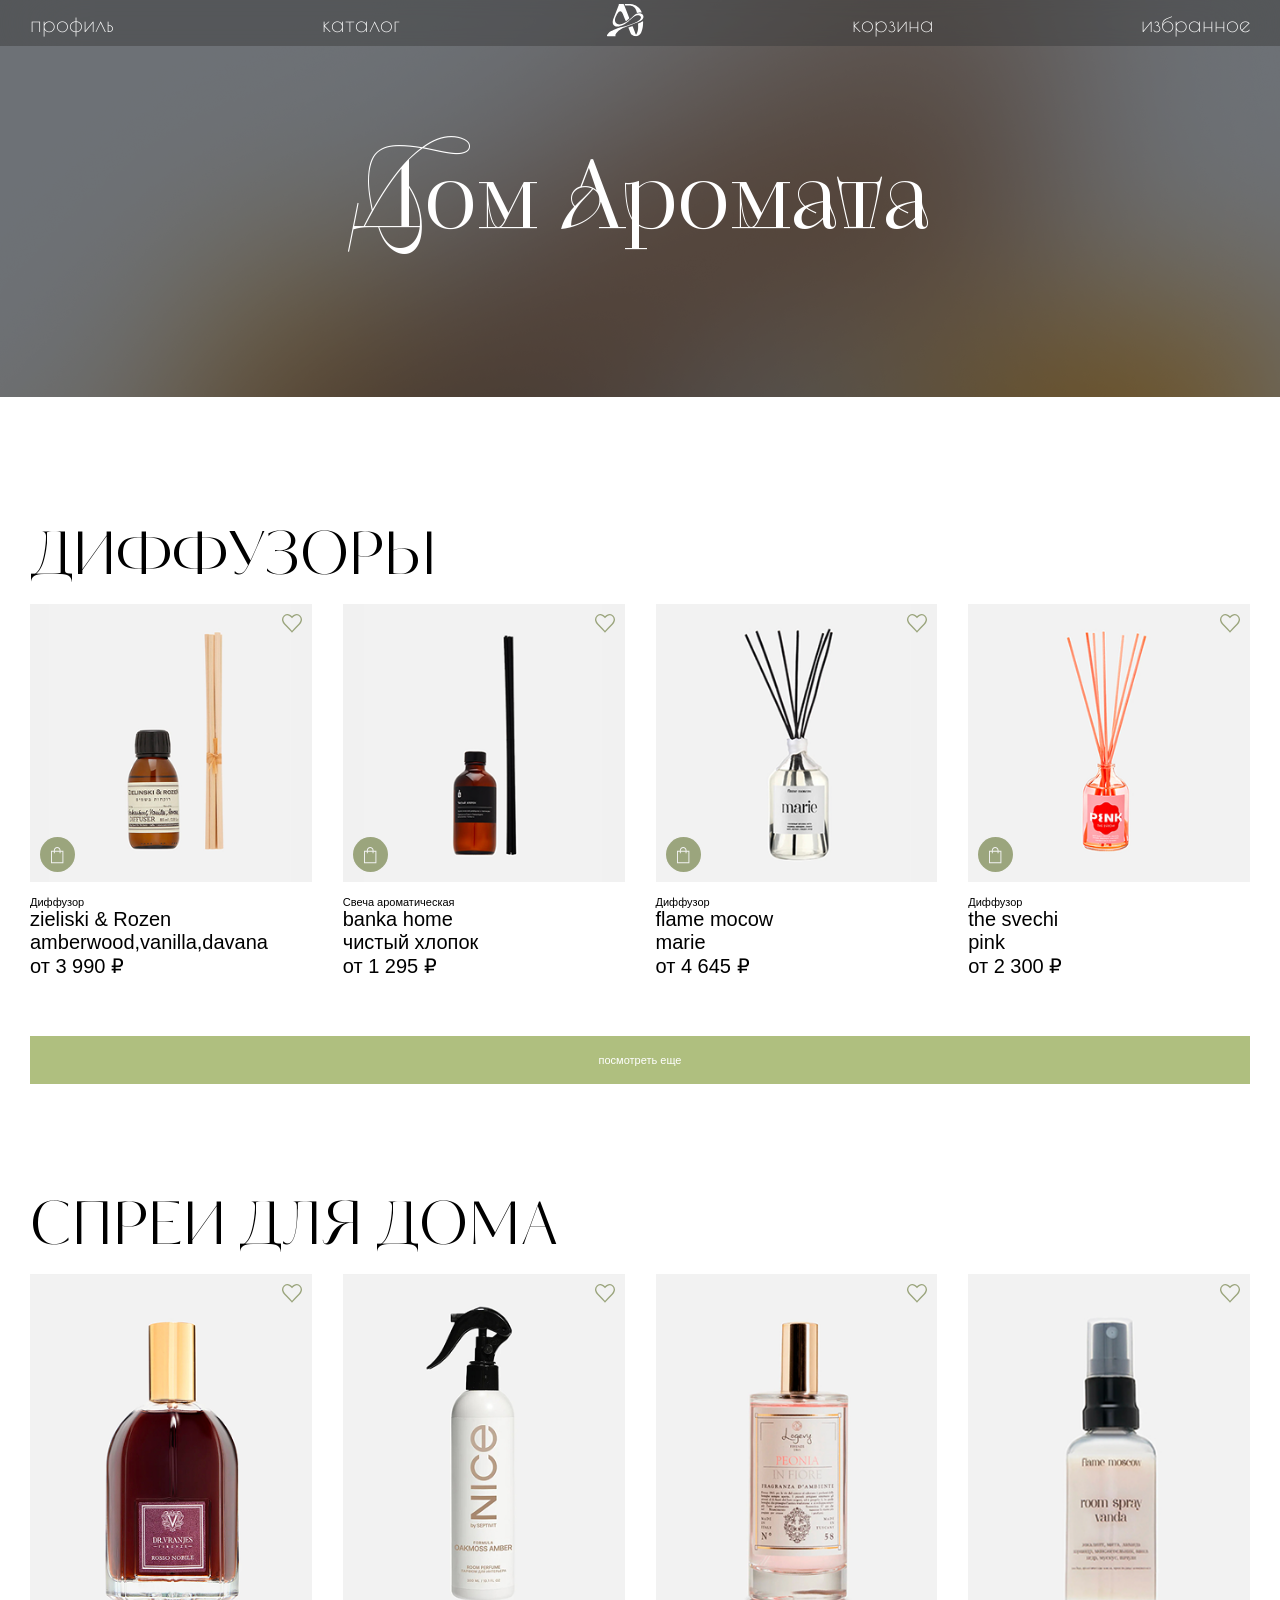
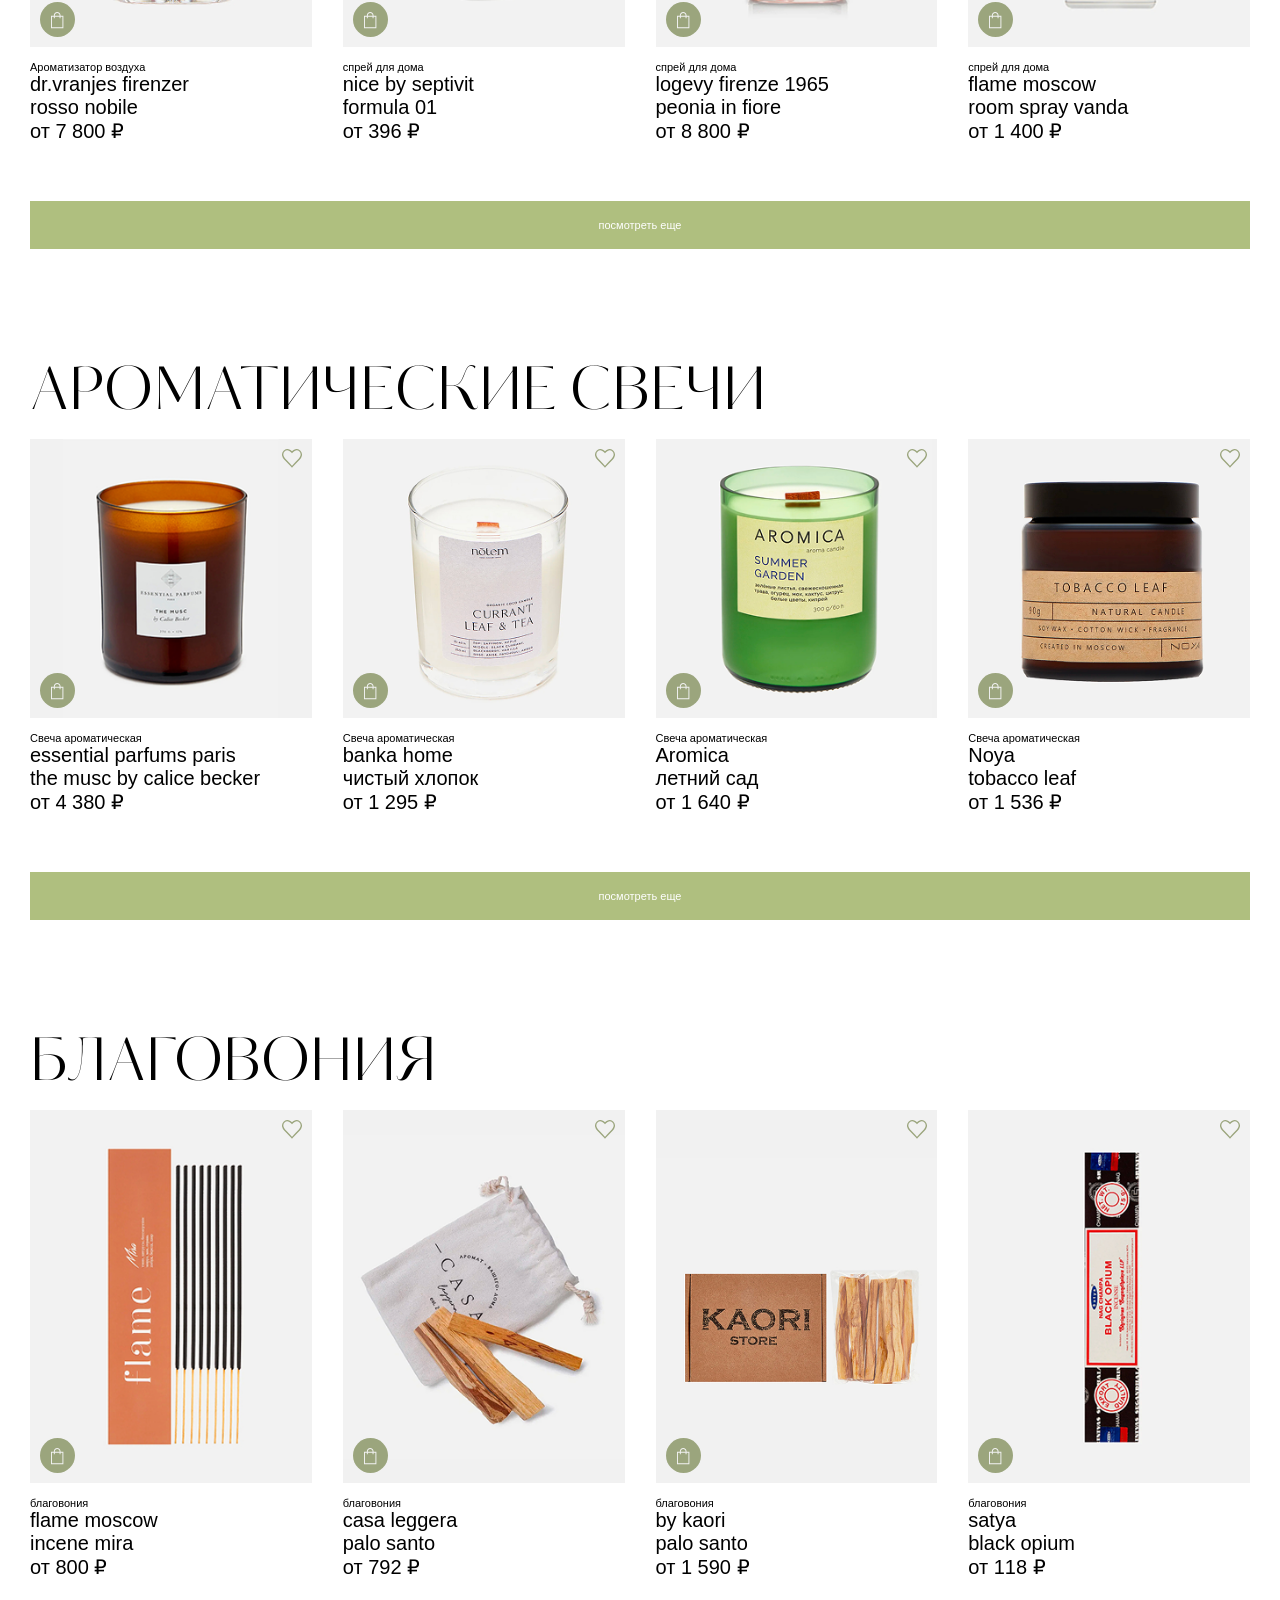
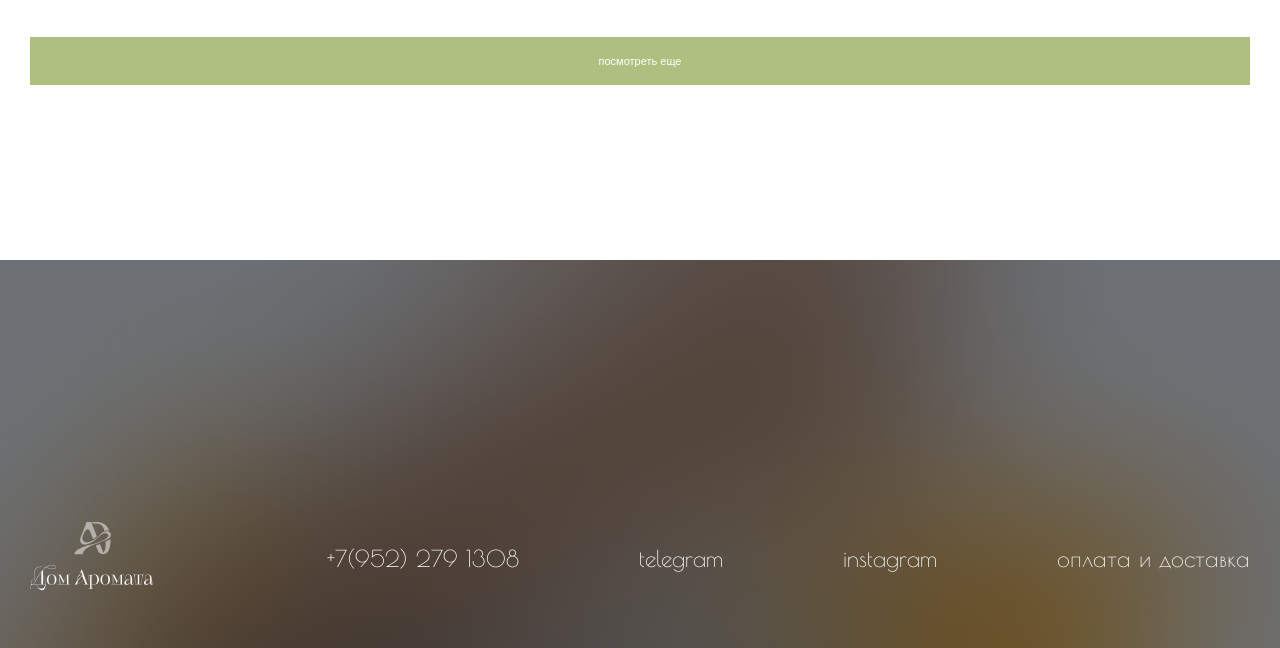
==== catalog.html @ b42b5527 "Add files via upload" ====
<!DOCTYPE html>
<html lang="en">

<head>
    <meta charset="UTF-8">
    <meta name="viewport" content="width=device-width, initial-scale=1.0">
    <link rel="stylesheet" href="style/style.css">
    <title>Каталог товаров</title>
</head>

<body>
    <header class="header">
        <ul class="header_list container">
            <li class="header_item"><a href="#" class="header_link">профиль</a></li>
            <li class="header_item"><a href="catalog.html" class="header_link">каталог</a></li>
            <li class="header_item">
                <a href="index.html" class="header_link">
                    <svg width="37" height="33" viewBox="0 0 37 33">
                        <use xlink:href="../assets/sprite/sprite.svg#logo-icon"></use>
                    </svg>
                </a>
            </li>
            <li class="header_item"><a href="#" class="header_link">корзина</a></li>
            <li class="header_item"><a href="#" class="header_link">избранное</a></li>
        </ul>
    </header>
    <section class="ne-hero">
        <div class="ne-hero__wrapper container">
            <h1 class="ne-hero__title">
                Дом Аромата
            </h1>
        </div>
    </section>
    <section class="catalog">
        <ul class="catalog__wrapper container">
            <li class="catalog__wrapper-el">
                <h2 class="catalog__title" id="diffusers">
                    диффузоры
                </h2>
                <ul class="catalog__list">
                    <li class="catalog__item">
                        <div class="catalog__item-media"><img src="../assets/img/catalog/catalog-1.png" alt=""
                                class="catalog__item-img"><svg class="catalog__item-busket" width="35" height="35">
                                <use xlink:href="../assets/sprite/sprite.svg#busket-icon"></use>
                            </svg><svg class="catalog__item-like" width="20" height="19">
                                <use xlink:href="../assets/sprite/sprite.svg#like-icon"></use>
                            </svg></div>
                        <div class="catalog__item-inner">
                            <p class="catalog__item-category">
                                Диффузор
                            </p>
                            <p class="catalog__item-name">
                                zieliski & Rozen
                            </p>
                            <p class="catalog__item-features">
                                amberwood,vanilla,davana
                            </p>
                            <p class="catalog__item-price">
                                от 3 990 ₽
                            </p>
                        </div>
                    </li>
                    <li class="catalog__item">
                        <div class="catalog__item-media"><img src="../assets/img/catalog/catalog-2.png" alt=""
                                class="catalog__item-img"><svg class="catalog__item-busket" width="35" height="35">
                                <use xlink:href="../assets/sprite/sprite.svg#busket-icon"></use>
                            </svg><svg class="catalog__item-like" width="20" height="19">
                                <use xlink:href="../assets/sprite/sprite.svg#like-icon"></use>
                            </svg></div>
                        <div class="catalog__item-inner">
                            <p class="catalog__item-category">
                                Свеча ароматическая
                            </p>
                            <p class="catalog__item-name">
                                banka home
                            </p>
                            <p class="catalog__item-features">
                                чистый хлопок
                            </p>
                            <p class="catalog__item-price">
                                от 1 295 ₽
                            </p>
                        </div>
                    </li>
                    <li class="catalog__item">
                        <div class="catalog__item-media"><img src="../assets/img/catalog/catalog-3.png" alt=""
                                class="catalog__item-img"><svg class="catalog__item-busket" width="35" height="35">
                                <use xlink:href="../assets/sprite/sprite.svg#busket-icon"></use>
                            </svg><svg class="catalog__item-like" width="20" height="19">
                                <use xlink:href="../assets/sprite/sprite.svg#like-icon"></use>
                            </svg></div>
                        <div class="catalog__item-inner">
                            <p class="catalog__item-category">
                                Диффузор
                            </p>
                            <p class="catalog__item-name">
                                flame mocow
                            </p>
                            <p class="catalog__item-features">
                                marie
                            </p>
                            <p class="catalog__item-price">
                                от 4 645 ₽
                            </p>
                        </div>
                    </li>
                    <li class="catalog__item">
                        <div class="catalog__item-media"><img src="../assets/img/catalog/catalog-4.png" alt=""
                                class="catalog__item-img"><svg class="catalog__item-busket" width="35" height="35">
                                <use xlink:href="../assets/sprite/sprite.svg#busket-icon"></use>
                            </svg><svg class="catalog__item-like" width="20" height="19">
                                <use xlink:href="../assets/sprite/sprite.svg#like-icon"></use>
                            </svg></div>
                        <div class="catalog__item-inner">
                            <p class="catalog__item-category">
                                Диффузор
                            </p>
                            <p class="catalog__item-name">
                                the svechi
                            </p>
                            <p class="catalog__item-features">
                                pink
                            </p>
                            <p class="catalog__item-price">
                                от 2 300 ₽
                            </p>
                        </div>
                    </li>
                </ul>
                <a href="#" class="catalog__btn">посмотреть еще</a>
            </li>
            <li class="catalog__wrapper-el">
                <h2 class="catalog__title" id="spray-for-the-home">
                    спреи для дома
                </h2>
                <ul class="catalog__list">
                    <li class="catalog__item">
                        <div class="catalog__item-media"><img src="../assets/img/catalog/catalog-5.png" alt=""
                                class="catalog__item-img"><svg class="catalog__item-busket" width="35" height="35">
                                <use xlink:href="../assets/sprite/sprite.svg#busket-icon"></use>
                            </svg><svg class="catalog__item-like" width="20" height="19">
                                <use xlink:href="../assets/sprite/sprite.svg#like-icon"></use>
                            </svg></div>
                        <div class="catalog__item-inner">
                            <p class="catalog__item-category">
                                Ароматизатор воздуха
                            </p>
                            <p class="catalog__item-name">
                                dr.vranjes firenzer
                            </p>
                            <p class="catalog__item-features">
                                rosso nobile
                            </p>
                            <p class="catalog__item-price">
                                от 7 800 ₽
                            </p>
                        </div>
                    </li>
                    <li class="catalog__item">
                        <div class="catalog__item-media"><img src="../assets/img/catalog/catalog-6.png" alt=""
                                class="catalog__item-img"><svg class="catalog__item-busket" width="35" height="35">
                                <use xlink:href="../assets/sprite/sprite.svg#busket-icon"></use>
                            </svg><svg class="catalog__item-like" width="20" height="19">
                                <use xlink:href="../assets/sprite/sprite.svg#like-icon"></use>
                            </svg></div>
                        <div class="catalog__item-inner">
                            <p class="catalog__item-category">
                                спрей для дома
                            </p>
                            <p class="catalog__item-name">
                                nice by septivit
                            </p>
                            <p class="catalog__item-features">
                                formula 01
                            </p>
                            <p class="catalog__item-price">
                                от 396 ₽
                            </p>
                        </div>
                    </li>
                    <li class="catalog__item">
                        <div class="catalog__item-media"><img src="../assets/img/catalog/catalog-7.png" alt=""
                                class="catalog__item-img"><svg class="catalog__item-busket" width="35" height="35">
                                <use xlink:href="../assets/sprite/sprite.svg#busket-icon"></use>
                            </svg><svg class="catalog__item-like" width="20" height="19">
                                <use xlink:href="../assets/sprite/sprite.svg#like-icon"></use>
                            </svg></div>
                        <div class="catalog__item-inner">
                            <p class="catalog__item-category">
                                спрей для дома
                            </p>
                            <p class="catalog__item-name">
                                logevy firenze 1965
                            </p>
                            <p class="catalog__item-features">
                                peonia in fiore
                            </p>
                            <p class="catalog__item-price">
                                от 8 800 ₽
                            </p>
                        </div>
                    </li>
                    <li class="catalog__item">
                        <div class="catalog__item-media"><img src="../assets/img/catalog/catalog-8.png" alt=""
                                class="catalog__item-img"><svg class="catalog__item-busket" width="35" height="35">
                                <use xlink:href="../assets/sprite/sprite.svg#busket-icon"></use>
                            </svg><svg class="catalog__item-like" width="20" height="19">
                                <use xlink:href="../assets/sprite/sprite.svg#like-icon"></use>
                            </svg></div>
                        <div class="catalog__item-inner">
                            <p class="catalog__item-category">
                                спрей для дома
                            </p>
                            <p class="catalog__item-name">
                                flame moscow
                            </p>
                            <p class="catalog__item-features">
                                room spray vanda
                            </p>
                            <p class="catalog__item-price">
                                от 1 400 ₽
                            </p>
                        </div>
                    </li>
                </ul>
                <a href="#" class="catalog__btn">посмотреть еще</a>
            </li>
            <li class="catalog__wrapper-el">
                <h2 class="catalog__title" id="scented-candles">
                    ароматические свечи
                </h2>
                <ul class="catalog__list">
                    <li class="catalog__item">
                        <div class="catalog__item-media"><img src="../assets/img/catalog/catalog-9.png" alt=""
                                class="catalog__item-img"><svg class="catalog__item-busket" width="35" height="35">
                                <use xlink:href="../assets/sprite/sprite.svg#busket-icon"></use>
                            </svg><svg class="catalog__item-like" width="20" height="19">
                                <use xlink:href="../assets/sprite/sprite.svg#like-icon"></use>
                            </svg></div>
                        <div class="catalog__item-inner">
                            <p class="catalog__item-category">
                                Свеча ароматическая
                            </p>
                            <p class="catalog__item-name">
                                essential parfums paris
                            </p>
                            <p class="catalog__item-features">
                                the musc by calice becker
                            </p>
                            <p class="catalog__item-price">
                                от 4 380 ₽
                            </p>
                        </div>
                    </li>
                    <li class="catalog__item">
                        <div class="catalog__item-media"><img src="../assets/img/catalog/catalog-10.png" alt=""
                                class="catalog__item-img"><svg class="catalog__item-busket" width="35" height="35">
                                <use xlink:href="../assets/sprite/sprite.svg#busket-icon"></use>
                            </svg><svg class="catalog__item-like" width="20" height="19">
                                <use xlink:href="../assets/sprite/sprite.svg#like-icon"></use>
                            </svg></div>
                        <div class="catalog__item-inner">
                            <p class="catalog__item-category">
                                Свеча ароматическая
                            </p>
                            <p class="catalog__item-name">
                                banka home
                            </p>
                            <p class="catalog__item-features">
                                чистый хлопок
                            </p>
                            <p class="catalog__item-price">
                                от 1 295 ₽
                            </p>
                        </div>
                    </li>
                    <li class="catalog__item">
                        <div class="catalog__item-media"><img src="../assets/img/catalog/catalog-11.png" alt=""
                                class="catalog__item-img"><svg class="catalog__item-busket" width="35" height="35">
                                <use xlink:href="../assets/sprite/sprite.svg#busket-icon"></use>
                            </svg><svg class="catalog__item-like" width="20" height="19">
                                <use xlink:href="../assets/sprite/sprite.svg#like-icon"></use>
                            </svg></div>
                        <div class="catalog__item-inner">
                            <p class="catalog__item-category">
                                Свеча ароматическая
                            </p>
                            <p class="catalog__item-name">
                                Aromica
                            </p>
                            <p class="catalog__item-features">
                                летний сад
                            </p>
                            <p class="catalog__item-price">
                                от 1 640 ₽
                            </p>
                        </div>
                    </li>
                    <li class="catalog__item">
                        <div class="catalog__item-media"><img src="../assets/img/catalog/catalog-12.png" alt=""
                                class="catalog__item-img"><svg class="catalog__item-busket" width="35" height="35">
                                <use xlink:href="../assets/sprite/sprite.svg#busket-icon"></use>
                            </svg><svg class="catalog__item-like" width="20" height="19">
                                <use xlink:href="../assets/sprite/sprite.svg#like-icon"></use>
                            </svg></div>
                        <div class="catalog__item-inner">
                            <p class="catalog__item-category">
                                Свеча ароматическая
                            </p>
                            <p class="catalog__item-name">
                                Noya
                            </p>
                            <p class="catalog__item-features">
                                tobacco leaf
                            </p>
                            <p class="catalog__item-price">
                                от 1 536 ₽
                            </p>
                        </div>
                    </li>
                </ul>
                <a href="#" class="catalog__btn">посмотреть еще</a>
            </li>
            <li class="catalog__wrapper-el">
                <h2 class="catalog__title" id="incense">
                    благовония
                </h2>
                <ul class="catalog__list">
                    <li class="catalog__item">
                        <div class="catalog__item-media"><img src="../assets/img/catalog/catalog-13.png" alt=""
                                class="catalog__item-img"><svg class="catalog__item-busket" width="35" height="35">
                                <use xlink:href="../assets/sprite/sprite.svg#busket-icon"></use>
                            </svg><svg class="catalog__item-like" width="20" height="19">
                                <use xlink:href="../assets/sprite/sprite.svg#like-icon"></use>
                            </svg></div>
                        <div class="catalog__item-inner">
                            <p class="catalog__item-category">
                                благовония
                            </p>
                            <p class="catalog__item-name">
                                flame moscow
                            </p>
                            <p class="catalog__item-features">
                                incene mira
                            </p>
                            <p class="catalog__item-price">
                                от 800 ₽
                            </p>
                        </div>
                    </li>
                    <li class="catalog__item">
                        <div class="catalog__item-media"><img src="../assets/img/catalog/catalog-14.png" alt=""
                                class="catalog__item-img"><svg class="catalog__item-busket" width="35" height="35">
                                <use xlink:href="../assets/sprite/sprite.svg#busket-icon"></use>
                            </svg><svg class="catalog__item-like" width="20" height="19">
                                <use xlink:href="../assets/sprite/sprite.svg#like-icon"></use>
                            </svg></div>
                        <div class="catalog__item-inner">
                            <p class="catalog__item-category">
                                благовония
                            </p>
                            <p class="catalog__item-name">
                                casa leggera
                            </p>
                            <p class="catalog__item-features">
                                palo santo
                            </p>
                            <p class="catalog__item-price">
                                от 792 ₽
                            </p>
                        </div>
                    </li>
                    <li class="catalog__item">
                        <div class="catalog__item-media"><img src="../assets/img/catalog/catalog-15.png" alt=""
                                class="catalog__item-img"><svg class="catalog__item-busket" width="35" height="35">
                                <use xlink:href="../assets/sprite/sprite.svg#busket-icon"></use>
                            </svg><svg class="catalog__item-like" width="20" height="19">
                                <use xlink:href="../assets/sprite/sprite.svg#like-icon"></use>
                            </svg></div>
                        <div class="catalog__item-inner">
                            <p class="catalog__item-category">
                                благовония
                            </p>
                            <p class="catalog__item-name">
                                by kaori
                            </p>
                            <p class="catalog__item-features">
                                palo santo
                            </p>
                            <p class="catalog__item-price">
                                от 1 590 ₽
                            </p>
                        </div>
                    </li>
                    <li class="catalog__item">
                        <div class="catalog__item-media"><img src="../assets/img/catalog/catalog-16.png" alt=""
                                class="catalog__item-img"><svg class="catalog__item-busket" width="35" height="35">
                                <use xlink:href="../assets/sprite/sprite.svg#busket-icon"></use>
                            </svg><svg class="catalog__item-like" width="20" height="19">
                                <use xlink:href="../assets/sprite/sprite.svg#like-icon"></use>
                            </svg></div>
                        <div class="catalog__item-inner">
                            <p class="catalog__item-category">
                                благовония
                            </p>
                            <p class="catalog__item-name">
                                satya
                            </p>
                            <p class="catalog__item-features">
                                black opium
                            </p>
                            <p class="catalog__item-price">
                                от 118 ₽
                            </p>
                        </div>
                    </li>
                </ul>
                <a href="#" class="catalog__btn">посмотреть еще</a>
            </li>
        </ul>
    </section>
    <footer class="footer">
        <div class="footer__wrapper container">
            <a href="" class="footer__logo">
                <svg width="124" height="69" viewBox="0 0 124 69">
                    <use xlink:href="../assets/sprite/sprite.svg#logo-text-small"></use>
                </svg>
            </a>
            <div class="footer__inner">
                <a href="tel:+79522791308" target="_blank" class="footer__link">+7(952) 279 1308</a>
                <a href="https://web.telegram.org/a/" target="_blank" class="footer__link">telegram</a>
                <a href="https://www.youtube.com/watch?v=dQw4w9WgXcQ" target="_blank" class="footer__link">instagram</a>
                <a href="#" target="_blank" class="footer__link">оплата и доставка</a>
            </div>
        </div>
    </footer>
    <script type="module" src="js/main.js"></script>
</body>

</html>
---- style/style.css ----
@import url('../style/global/variable.css');
@import url('../style/global/fonts.css');
@import url('../style/global/reset.css');
@import url('../style/global/util.css');



@import url('../style/block/header.css');
@import url('../style/block/hero.css');
@import url('../style/block/categories.css');
@import url('../style/block/author.css');
@import url('../style/block/popular.css');
@import url('../style/block/slider.css');
@import url('../style/block/ne-hero.css');
@import url('../style/block/catalog.css');
@import url('../style/block/product-card.css');
@import url('../style/block/product-tabs.css');
@import url('../style/block/product-specs.css');
@import url('../style/block/footer.css');
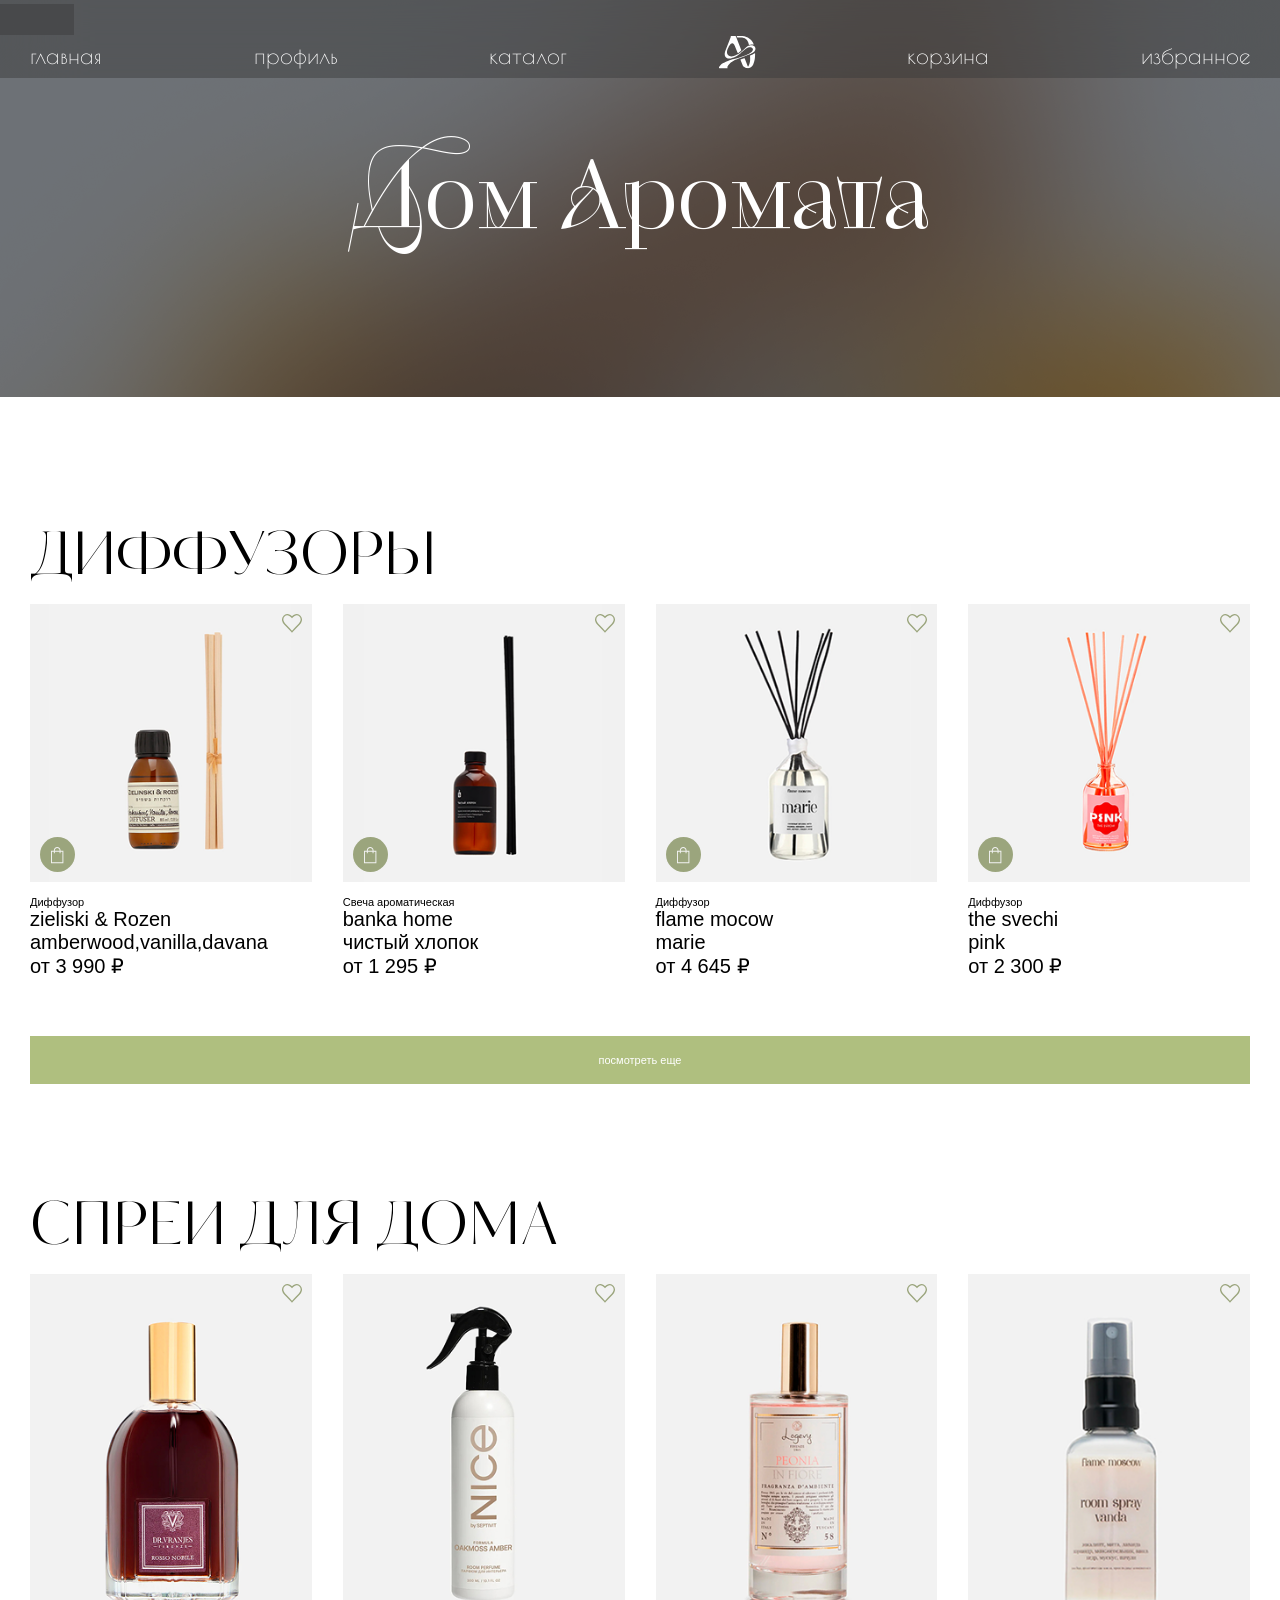
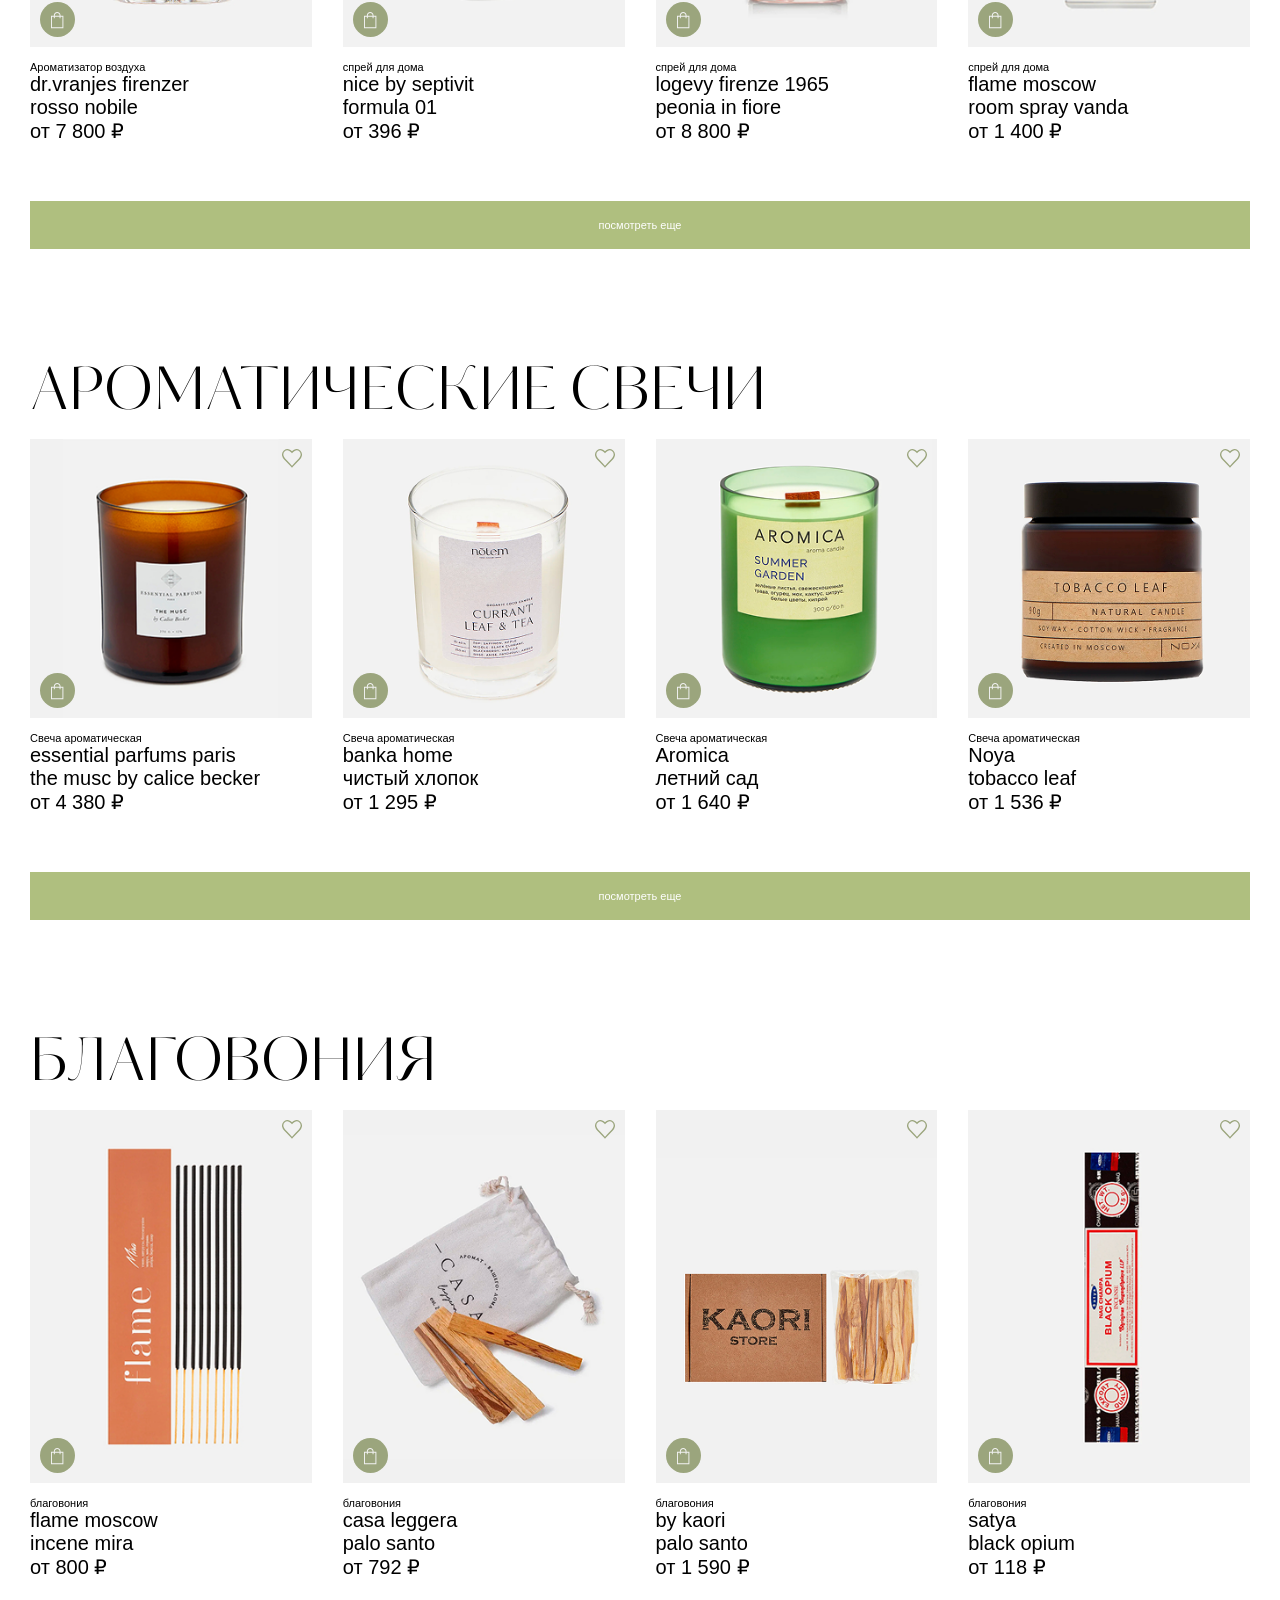
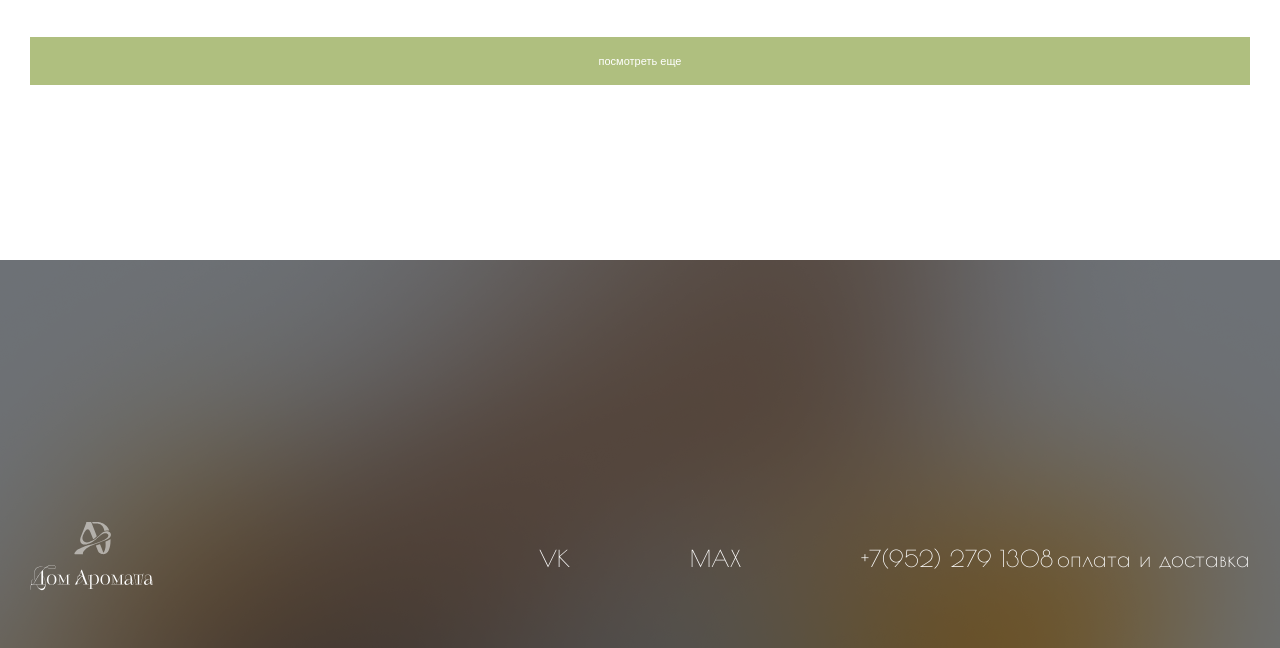
==== commit 2693c6ee: "Add files via upload" ====
--- a/catalog.html
+++ b/catalog.html
@@ -10,13 +10,24 @@
 
 <body>
     <header class="header">
+        <button class="header_burger-btn">
+            <div class="burger-icon-wrapper">
+                <svg width="35" height="28" class="burger-horizontal">
+                    <use xlink:href="assets/sprite/sprite.svg#burger-icon"></use>
+                </svg>
+                <svg width="35" height="28" class="burger-vertical">
+                    <use xlink:href="assets/sprite/sprite.svg#burger-icon"></use>
+                </svg>
+            </div>
+        </button>
         <ul class="header_list container">
-            <li class="header_item"><a href="#" class="header_link">профиль</a></li>
-            <li class="header_item"><a href="catalog.html" class="header_link">каталог</a></li>
-            <li class="header_item">
+            <li class="header_item header_item--mobile-only"><a href="index.html" class="header_link">главная</a></li>
+            <li class="header_item header_item--text"><a href="#" class="header_link">профиль</a></li>
+            <li class="header_item header_item--text"><a href="catalog.html" class="header_link">каталог</a></li>
+            <li class="header_item header_item--logo">
                 <a href="index.html" class="header_link">
                     <svg width="37" height="33" viewBox="0 0 37 33">
-                        <use xlink:href="../assets/sprite/sprite.svg#logo-icon"></use>
+                        <use xlink:href="assets/sprite/sprite.svg#logo-icon"></use>
                     </svg>
                 </a>
             </li>
@@ -39,11 +50,11 @@
                 </h2>
                 <ul class="catalog__list">
                     <li class="catalog__item">
-                        <div class="catalog__item-media"><img src="../assets/img/catalog/catalog-1.png" alt=""
-                                class="catalog__item-img"><svg class="catalog__item-busket" width="35" height="35">
-                                <use xlink:href="../assets/sprite/sprite.svg#busket-icon"></use>
-                            </svg><svg class="catalog__item-like" width="20" height="19">
-                                <use xlink:href="../assets/sprite/sprite.svg#like-icon"></use>
+                        <div class="catalog__item-media"><img src="assets/img/catalog/catalog-1.png" alt=""
+                                class="catalog__item-img"><svg class="catalog__item-busket" width="35" height="35">
+                                <use xlink:href="assets/sprite/sprite.svg#busket-icon"></use>
+                            </svg><svg class="catalog__item-like" width="20" height="19">
+                                <use xlink:href="assets/sprite/sprite.svg#like-icon"></use>
                             </svg></div>
                         <div class="catalog__item-inner">
                             <p class="catalog__item-category">
@@ -61,11 +72,11 @@
                         </div>
                     </li>
                     <li class="catalog__item">
-                        <div class="catalog__item-media"><img src="../assets/img/catalog/catalog-2.png" alt=""
-                                class="catalog__item-img"><svg class="catalog__item-busket" width="35" height="35">
-                                <use xlink:href="../assets/sprite/sprite.svg#busket-icon"></use>
-                            </svg><svg class="catalog__item-like" width="20" height="19">
-                                <use xlink:href="../assets/sprite/sprite.svg#like-icon"></use>
+                        <div class="catalog__item-media"><img src="assets/img/catalog/catalog-2.png" alt=""
+                                class="catalog__item-img"><svg class="catalog__item-busket" width="35" height="35">
+                                <use xlink:href="assets/sprite/sprite.svg#busket-icon"></use>
+                            </svg><svg class="catalog__item-like" width="20" height="19">
+                                <use xlink:href="assets/sprite/sprite.svg#like-icon"></use>
                             </svg></div>
                         <div class="catalog__item-inner">
                             <p class="catalog__item-category">
@@ -83,11 +94,11 @@
                         </div>
                     </li>
                     <li class="catalog__item">
-                        <div class="catalog__item-media"><img src="../assets/img/catalog/catalog-3.png" alt=""
-                                class="catalog__item-img"><svg class="catalog__item-busket" width="35" height="35">
-                                <use xlink:href="../assets/sprite/sprite.svg#busket-icon"></use>
-                            </svg><svg class="catalog__item-like" width="20" height="19">
-                                <use xlink:href="../assets/sprite/sprite.svg#like-icon"></use>
+                        <div class="catalog__item-media"><img src="assets/img/catalog/catalog-3.png" alt=""
+                                class="catalog__item-img"><svg class="catalog__item-busket" width="35" height="35">
+                                <use xlink:href="assets/sprite/sprite.svg#busket-icon"></use>
+                            </svg><svg class="catalog__item-like" width="20" height="19">
+                                <use xlink:href="assets/sprite/sprite.svg#like-icon"></use>
                             </svg></div>
                         <div class="catalog__item-inner">
                             <p class="catalog__item-category">
@@ -105,11 +116,11 @@
                         </div>
                     </li>
                     <li class="catalog__item">
-                        <div class="catalog__item-media"><img src="../assets/img/catalog/catalog-4.png" alt=""
-                                class="catalog__item-img"><svg class="catalog__item-busket" width="35" height="35">
-                                <use xlink:href="../assets/sprite/sprite.svg#busket-icon"></use>
-                            </svg><svg class="catalog__item-like" width="20" height="19">
-                                <use xlink:href="../assets/sprite/sprite.svg#like-icon"></use>
+                        <div class="catalog__item-media"><img src="assets/img/catalog/catalog-4.png" alt=""
+                                class="catalog__item-img"><svg class="catalog__item-busket" width="35" height="35">
+                                <use xlink:href="assets/sprite/sprite.svg#busket-icon"></use>
+                            </svg><svg class="catalog__item-like" width="20" height="19">
+                                <use xlink:href="assets/sprite/sprite.svg#like-icon"></use>
                             </svg></div>
                         <div class="catalog__item-inner">
                             <p class="catalog__item-category">
@@ -135,11 +146,11 @@
                 </h2>
                 <ul class="catalog__list">
                     <li class="catalog__item">
-                        <div class="catalog__item-media"><img src="../assets/img/catalog/catalog-5.png" alt=""
-                                class="catalog__item-img"><svg class="catalog__item-busket" width="35" height="35">
-                                <use xlink:href="../assets/sprite/sprite.svg#busket-icon"></use>
-                            </svg><svg class="catalog__item-like" width="20" height="19">
-                                <use xlink:href="../assets/sprite/sprite.svg#like-icon"></use>
+                        <div class="catalog__item-media"><img src="assets/img/catalog/catalog-5.png" alt=""
+                                class="catalog__item-img"><svg class="catalog__item-busket" width="35" height="35">
+                                <use xlink:href="assets/sprite/sprite.svg#busket-icon"></use>
+                            </svg><svg class="catalog__item-like" width="20" height="19">
+                                <use xlink:href="assets/sprite/sprite.svg#like-icon"></use>
                             </svg></div>
                         <div class="catalog__item-inner">
                             <p class="catalog__item-category">
@@ -157,11 +168,11 @@
                         </div>
                     </li>
                     <li class="catalog__item">
-                        <div class="catalog__item-media"><img src="../assets/img/catalog/catalog-6.png" alt=""
-                                class="catalog__item-img"><svg class="catalog__item-busket" width="35" height="35">
-                                <use xlink:href="../assets/sprite/sprite.svg#busket-icon"></use>
-                            </svg><svg class="catalog__item-like" width="20" height="19">
-                                <use xlink:href="../assets/sprite/sprite.svg#like-icon"></use>
+                        <div class="catalog__item-media"><img src="assets/img/catalog/catalog-6.png" alt=""
+                                class="catalog__item-img"><svg class="catalog__item-busket" width="35" height="35">
+                                <use xlink:href="assets/sprite/sprite.svg#busket-icon"></use>
+                            </svg><svg class="catalog__item-like" width="20" height="19">
+                                <use xlink:href="assets/sprite/sprite.svg#like-icon"></use>
                             </svg></div>
                         <div class="catalog__item-inner">
                             <p class="catalog__item-category">
@@ -179,11 +190,11 @@
                         </div>
                     </li>
                     <li class="catalog__item">
-                        <div class="catalog__item-media"><img src="../assets/img/catalog/catalog-7.png" alt=""
-                                class="catalog__item-img"><svg class="catalog__item-busket" width="35" height="35">
-                                <use xlink:href="../assets/sprite/sprite.svg#busket-icon"></use>
-                            </svg><svg class="catalog__item-like" width="20" height="19">
-                                <use xlink:href="../assets/sprite/sprite.svg#like-icon"></use>
+                        <div class="catalog__item-media"><img src="assets/img/catalog/catalog-7.png" alt=""
+                                class="catalog__item-img"><svg class="catalog__item-busket" width="35" height="35">
+                                <use xlink:href="assets/sprite/sprite.svg#busket-icon"></use>
+                            </svg><svg class="catalog__item-like" width="20" height="19">
+                                <use xlink:href="assets/sprite/sprite.svg#like-icon"></use>
                             </svg></div>
                         <div class="catalog__item-inner">
                             <p class="catalog__item-category">
@@ -201,11 +212,11 @@
                         </div>
                     </li>
                     <li class="catalog__item">
-                        <div class="catalog__item-media"><img src="../assets/img/catalog/catalog-8.png" alt=""
-                                class="catalog__item-img"><svg class="catalog__item-busket" width="35" height="35">
-                                <use xlink:href="../assets/sprite/sprite.svg#busket-icon"></use>
-                            </svg><svg class="catalog__item-like" width="20" height="19">
-                                <use xlink:href="../assets/sprite/sprite.svg#like-icon"></use>
+                        <div class="catalog__item-media"><img src="assets/img/catalog/catalog-8.png" alt=""
+                                class="catalog__item-img"><svg class="catalog__item-busket" width="35" height="35">
+                                <use xlink:href="assets/sprite/sprite.svg#busket-icon"></use>
+                            </svg><svg class="catalog__item-like" width="20" height="19">
+                                <use xlink:href="assets/sprite/sprite.svg#like-icon"></use>
                             </svg></div>
                         <div class="catalog__item-inner">
                             <p class="catalog__item-category">
@@ -231,11 +242,11 @@
                 </h2>
                 <ul class="catalog__list">
                     <li class="catalog__item">
-                        <div class="catalog__item-media"><img src="../assets/img/catalog/catalog-9.png" alt=""
-                                class="catalog__item-img"><svg class="catalog__item-busket" width="35" height="35">
-                                <use xlink:href="../assets/sprite/sprite.svg#busket-icon"></use>
-                            </svg><svg class="catalog__item-like" width="20" height="19">
-                                <use xlink:href="../assets/sprite/sprite.svg#like-icon"></use>
+                        <div class="catalog__item-media"><img src="assets/img/catalog/catalog-9.png" alt=""
+                                class="catalog__item-img"><svg class="catalog__item-busket" width="35" height="35">
+                                <use xlink:href="assets/sprite/sprite.svg#busket-icon"></use>
+                            </svg><svg class="catalog__item-like" width="20" height="19">
+                                <use xlink:href="assets/sprite/sprite.svg#like-icon"></use>
                             </svg></div>
                         <div class="catalog__item-inner">
                             <p class="catalog__item-category">
@@ -253,11 +264,11 @@
                         </div>
                     </li>
                     <li class="catalog__item">
-                        <div class="catalog__item-media"><img src="../assets/img/catalog/catalog-10.png" alt=""
-                                class="catalog__item-img"><svg class="catalog__item-busket" width="35" height="35">
-                                <use xlink:href="../assets/sprite/sprite.svg#busket-icon"></use>
-                            </svg><svg class="catalog__item-like" width="20" height="19">
-                                <use xlink:href="../assets/sprite/sprite.svg#like-icon"></use>
+                        <div class="catalog__item-media"><img src="assets/img/catalog/catalog-10.png" alt=""
+                                class="catalog__item-img"><svg class="catalog__item-busket" width="35" height="35">
+                                <use xlink:href="assets/sprite/sprite.svg#busket-icon"></use>
+                            </svg><svg class="catalog__item-like" width="20" height="19">
+                                <use xlink:href="assets/sprite/sprite.svg#like-icon"></use>
                             </svg></div>
                         <div class="catalog__item-inner">
                             <p class="catalog__item-category">
@@ -275,11 +286,11 @@
                         </div>
                     </li>
                     <li class="catalog__item">
-                        <div class="catalog__item-media"><img src="../assets/img/catalog/catalog-11.png" alt=""
-                                class="catalog__item-img"><svg class="catalog__item-busket" width="35" height="35">
-                                <use xlink:href="../assets/sprite/sprite.svg#busket-icon"></use>
-                            </svg><svg class="catalog__item-like" width="20" height="19">
-                                <use xlink:href="../assets/sprite/sprite.svg#like-icon"></use>
+                        <div class="catalog__item-media"><img src="assets/img/catalog/catalog-11.png" alt=""
+                                class="catalog__item-img"><svg class="catalog__item-busket" width="35" height="35">
+                                <use xlink:href="assets/sprite/sprite.svg#busket-icon"></use>
+                            </svg><svg class="catalog__item-like" width="20" height="19">
+                                <use xlink:href="assets/sprite/sprite.svg#like-icon"></use>
                             </svg></div>
                         <div class="catalog__item-inner">
                             <p class="catalog__item-category">
@@ -297,11 +308,11 @@
                         </div>
                     </li>
                     <li class="catalog__item">
-                        <div class="catalog__item-media"><img src="../assets/img/catalog/catalog-12.png" alt=""
-                                class="catalog__item-img"><svg class="catalog__item-busket" width="35" height="35">
-                                <use xlink:href="../assets/sprite/sprite.svg#busket-icon"></use>
-                            </svg><svg class="catalog__item-like" width="20" height="19">
-                                <use xlink:href="../assets/sprite/sprite.svg#like-icon"></use>
+                        <div class="catalog__item-media"><img src="assets/img/catalog/catalog-12.png" alt=""
+                                class="catalog__item-img"><svg class="catalog__item-busket" width="35" height="35">
+                                <use xlink:href="assets/sprite/sprite.svg#busket-icon"></use>
+                            </svg><svg class="catalog__item-like" width="20" height="19">
+                                <use xlink:href="assets/sprite/sprite.svg#like-icon"></use>
                             </svg></div>
                         <div class="catalog__item-inner">
                             <p class="catalog__item-category">
@@ -327,11 +338,11 @@
                 </h2>
                 <ul class="catalog__list">
                     <li class="catalog__item">
-                        <div class="catalog__item-media"><img src="../assets/img/catalog/catalog-13.png" alt=""
-                                class="catalog__item-img"><svg class="catalog__item-busket" width="35" height="35">
-                                <use xlink:href="../assets/sprite/sprite.svg#busket-icon"></use>
-                            </svg><svg class="catalog__item-like" width="20" height="19">
-                                <use xlink:href="../assets/sprite/sprite.svg#like-icon"></use>
+                        <div class="catalog__item-media"><img src="assets/img/catalog/catalog-13.png" alt=""
+                                class="catalog__item-img"><svg class="catalog__item-busket" width="35" height="35">
+                                <use xlink:href="assets/sprite/sprite.svg#busket-icon"></use>
+                            </svg><svg class="catalog__item-like" width="20" height="19">
+                                <use xlink:href="assets/sprite/sprite.svg#like-icon"></use>
                             </svg></div>
                         <div class="catalog__item-inner">
                             <p class="catalog__item-category">
@@ -349,11 +360,11 @@
                         </div>
                     </li>
                     <li class="catalog__item">
-                        <div class="catalog__item-media"><img src="../assets/img/catalog/catalog-14.png" alt=""
-                                class="catalog__item-img"><svg class="catalog__item-busket" width="35" height="35">
-                                <use xlink:href="../assets/sprite/sprite.svg#busket-icon"></use>
-                            </svg><svg class="catalog__item-like" width="20" height="19">
-                                <use xlink:href="../assets/sprite/sprite.svg#like-icon"></use>
+                        <div class="catalog__item-media"><img src="assets/img/catalog/catalog-14.png" alt=""
+                                class="catalog__item-img"><svg class="catalog__item-busket" width="35" height="35">
+                                <use xlink:href="assets/sprite/sprite.svg#busket-icon"></use>
+                            </svg><svg class="catalog__item-like" width="20" height="19">
+                                <use xlink:href="assets/sprite/sprite.svg#like-icon"></use>
                             </svg></div>
                         <div class="catalog__item-inner">
                             <p class="catalog__item-category">
@@ -371,11 +382,11 @@
                         </div>
                     </li>
                     <li class="catalog__item">
-                        <div class="catalog__item-media"><img src="../assets/img/catalog/catalog-15.png" alt=""
-                                class="catalog__item-img"><svg class="catalog__item-busket" width="35" height="35">
-                                <use xlink:href="../assets/sprite/sprite.svg#busket-icon"></use>
-                            </svg><svg class="catalog__item-like" width="20" height="19">
-                                <use xlink:href="../assets/sprite/sprite.svg#like-icon"></use>
+                        <div class="catalog__item-media"><img src="assets/img/catalog/catalog-15.png" alt=""
+                                class="catalog__item-img"><svg class="catalog__item-busket" width="35" height="35">
+                                <use xlink:href="assets/sprite/sprite.svg#busket-icon"></use>
+                            </svg><svg class="catalog__item-like" width="20" height="19">
+                                <use xlink:href="assets/sprite/sprite.svg#like-icon"></use>
                             </svg></div>
                         <div class="catalog__item-inner">
                             <p class="catalog__item-category">
@@ -393,11 +404,11 @@
                         </div>
                     </li>
                     <li class="catalog__item">
-                        <div class="catalog__item-media"><img src="../assets/img/catalog/catalog-16.png" alt=""
-                                class="catalog__item-img"><svg class="catalog__item-busket" width="35" height="35">
-                                <use xlink:href="../assets/sprite/sprite.svg#busket-icon"></use>
-                            </svg><svg class="catalog__item-like" width="20" height="19">
-                                <use xlink:href="../assets/sprite/sprite.svg#like-icon"></use>
+                        <div class="catalog__item-media"><img src="assets/img/catalog/catalog-16.png" alt=""
+                                class="catalog__item-img"><svg class="catalog__item-busket" width="35" height="35">
+                                <use xlink:href="assets/sprite/sprite.svg#busket-icon"></use>
+                            </svg><svg class="catalog__item-like" width="20" height="19">
+                                <use xlink:href="assets/sprite/sprite.svg#like-icon"></use>
                             </svg></div>
                         <div class="catalog__item-inner">
                             <p class="catalog__item-category">
@@ -423,14 +434,16 @@
         <div class="footer__wrapper container">
             <a href="" class="footer__logo">
                 <svg width="124" height="69" viewBox="0 0 124 69">
-                    <use xlink:href="../assets/sprite/sprite.svg#logo-text-small"></use>
+                    <use xlink:href="assets/sprite/sprite.svg#logo-text-small"></use>
                 </svg>
             </a>
             <div class="footer__inner">
-                <a href="tel:+79522791308" target="_blank" class="footer__link">+7(952) 279 1308</a>
-                <a href="https://web.telegram.org/a/" target="_blank" class="footer__link">telegram</a>
-                <a href="https://www.youtube.com/watch?v=dQw4w9WgXcQ" target="_blank" class="footer__link">instagram</a>
-                <a href="#" target="_blank" class="footer__link">оплата и доставка</a>
+                <a href="#" target="_blank" class="footer__link">VK</a>
+                <a href="#" target="_blank" class="footer__link">MAX</a>
+                <div class="footer__contacts">
+                    <a href="tel:+79522791308" class="footer__link">+7(952) 279 1308</a>
+                    <a href="#" class="footer__link">оплата и доставка</a>
+                </div>
             </div>
         </div>
     </footer>
